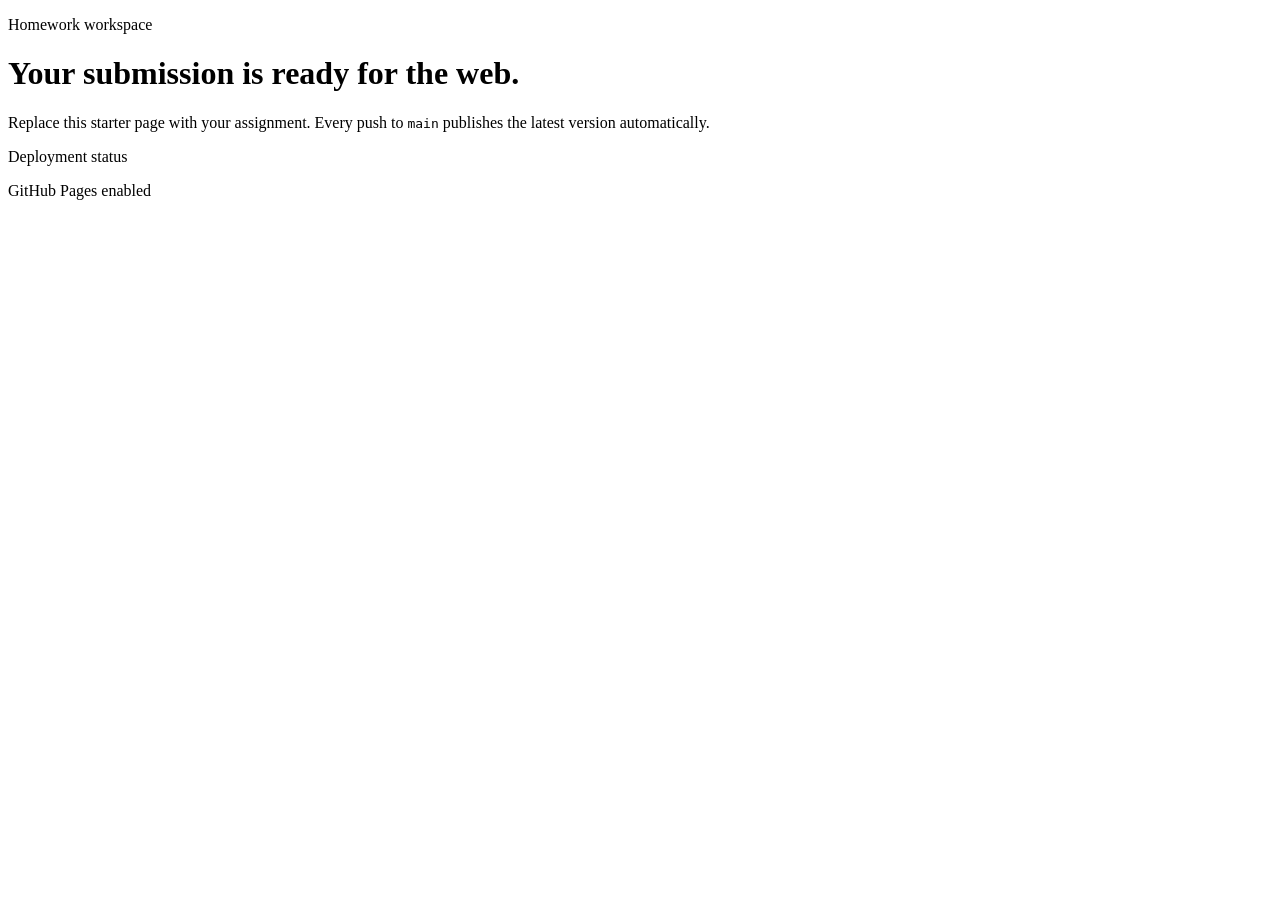
==== site/index.html @ ac7b7f5b "Add GitHub Pages web app" ====
<!doctype html>
<html lang="en">
  <head>
    <meta charset="UTF-8" />
    <meta name="viewport" content="width=device-width, initial-scale=1" />
    <meta name="description" content="Homework web app" />
    <title>Homework</title>
    <link rel="stylesheet" href="styles.css" />
  </head>
  <body>
    <main class="shell">
      <p class="eyebrow">Homework workspace</p>
      <h1>Your submission is ready for the web.</h1>
      <p class="lede">
        Replace this starter page with your assignment. Every push to
        <code>main</code> publishes the latest version automatically.
      </p>
      <section class="card" aria-labelledby="status-title">
        <div>
          <p class="label" id="status-title">Deployment status</p>
          <p class="status"><span aria-hidden="true"></span> GitHub Pages enabled</p>
        </div>
        <p id="updated" class="updated"></p>
      </section>
    </main>
    <script src="app.js"></script>
  </body>
</html>
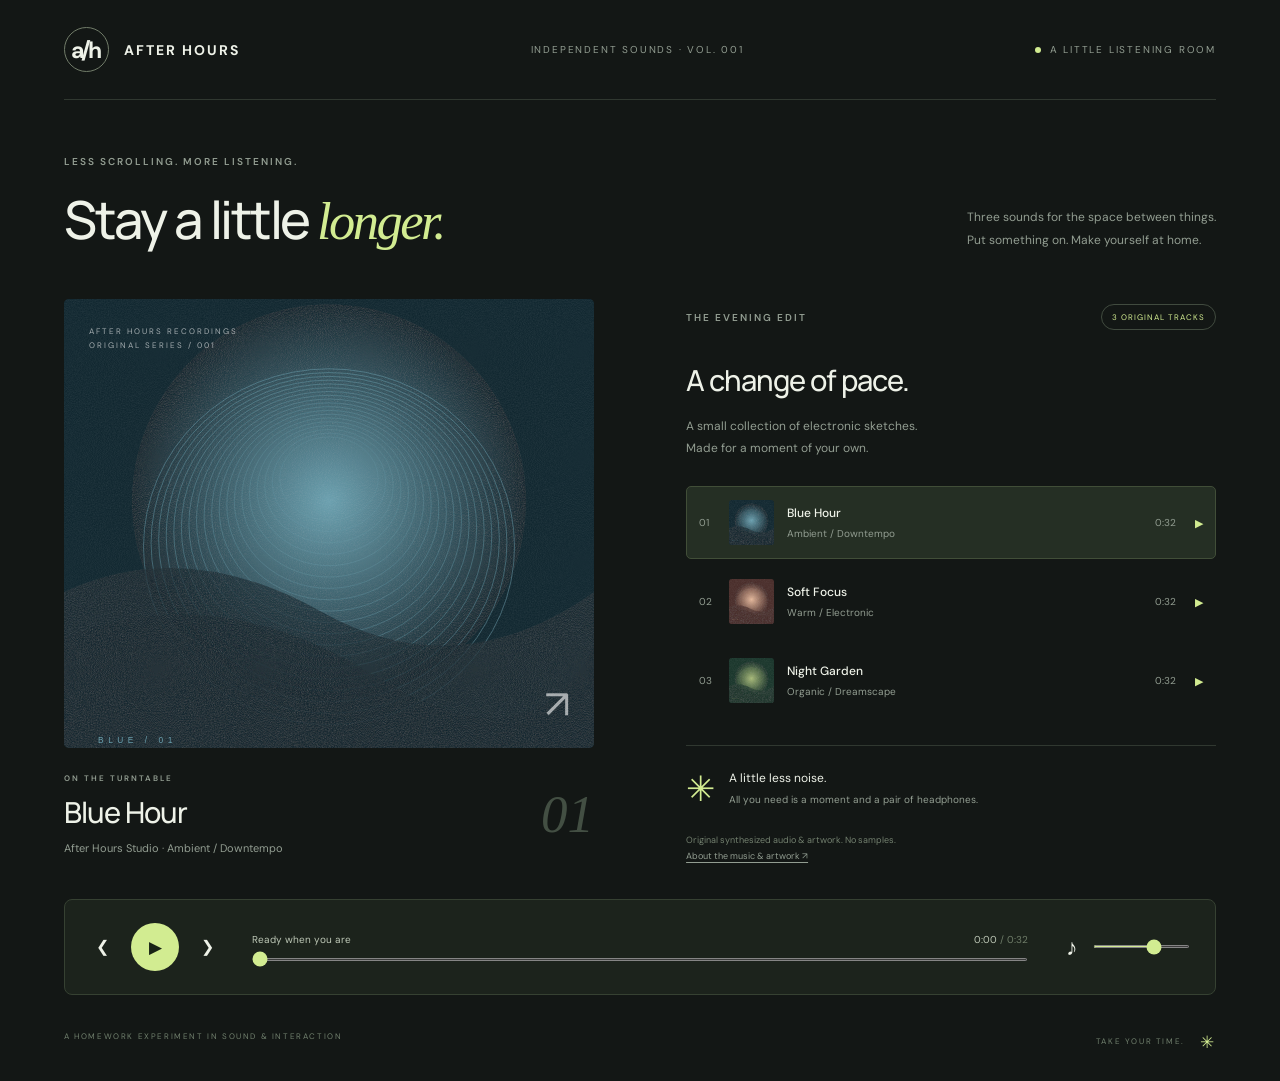
==== commit 713c389b: "Build After Hours music player with original audio and Pages deployment" ====
--- a/site/index.html
+++ b/site/index.html
@@ -1,28 +1,27 @@
 <!doctype html>
 <html lang="en">
-  <head>
-    <meta charset="UTF-8" />
-    <meta name="viewport" content="width=device-width, initial-scale=1" />
-    <meta name="description" content="Homework web app" />
-    <title>Homework</title>
-    <link rel="stylesheet" href="styles.css" />
-  </head>
-  <body>
-    <main class="shell">
-      <p class="eyebrow">Homework workspace</p>
-      <h1>Your submission is ready for the web.</h1>
-      <p class="lede">
-        Replace this starter page with your assignment. Every push to
-        <code>main</code> publishes the latest version automatically.
-      </p>
-      <section class="card" aria-labelledby="status-title">
-        <div>
-          <p class="label" id="status-title">Deployment status</p>
-          <p class="status"><span aria-hidden="true"></span> GitHub Pages enabled</p>
-        </div>
-        <p id="updated" class="updated"></p>
-      </section>
-    </main>
-    <script src="app.js"></script>
-  </body>
-</html>
+<head><meta charset="UTF-8"><meta name="viewport" content="width=device-width,initial-scale=1"><meta name="theme-color" content="#131715"><meta name="description" content="After Hours — three original electronic sketches for a slower evening."><title>After Hours — a little listening room</title><link rel="stylesheet" href="./styles.css"></head>
+<body>
+<header><a class="brand" href="./" aria-label="After Hours home"><span class="brand-mark">a/h</span> AFTER HOURS</a><span class="edition">INDEPENDENT SOUNDS · VOL. 001</span><span class="live"><i></i> A LITTLE LISTENING ROOM</span></header>
+<main>
+<section class="intro"><div><p class="eyebrow">LESS SCROLLING. MORE LISTENING.</p><h1>Stay a little <em>longer.</em></h1></div><p class="intro-copy">Three sounds for the space between things.<br>Put something on. Make yourself at home.</p></section>
+<div class="listening-room">
+<section class="record-panel" aria-label="Now playing">
+<div class="art-wrap"><img id="cover" src="./art/blue-hour.svg" alt="Blue Hour artwork: blue concentric circles over a dark landscape"><span class="art-label">AFTER HOURS RECORDINGS<br>ORIGINAL SERIES / 001</span><span class="art-corner">↗</span></div>
+<div class="track-heading"><div><p class="eyebrow">ON THE TURNTABLE</p><h2 id="title">Blue Hour</h2><p id="artist">After Hours Studio · Ambient / Downtempo</p></div><span id="track-number" class="track-number">01</span></div>
+</section>
+<section class="queue-panel" aria-labelledby="collection-title"><div class="collection-head"><span class="eyebrow">THE EVENING EDIT</span><span class="pill">3 ORIGINAL TRACKS</span></div><h2 id="collection-title">A change of pace.</h2><p class="collection-copy">A small collection of electronic sketches.<br>Made for a moment of your own.</p>
+<div class="track-list">
+<button class="track active" data-track="0" aria-label="Play Blue Hour" aria-pressed="true"><span class="row-number">01</span><img src="./art/blue-hour.svg" alt=""><span class="row-info"><strong>Blue Hour</strong><small>Ambient / Downtempo</small></span><span class="row-duration">0:32</span><span class="row-play">▶</span></button>
+<button class="track" data-track="1" aria-label="Play Soft Focus" aria-pressed="false"><span class="row-number">02</span><img src="./art/soft-focus.svg" alt=""><span class="row-info"><strong>Soft Focus</strong><small>Warm / Electronic</small></span><span class="row-duration">0:32</span><span class="row-play">▶</span></button>
+<button class="track" data-track="2" aria-label="Play Night Garden" aria-pressed="false"><span class="row-number">03</span><img src="./art/night-garden.svg" alt=""><span class="row-info"><strong>Night Garden</strong><small>Organic / Dreamscape</small></span><span class="row-duration">0:32</span><span class="row-play">▶</span></button>
+</div>
+<div class="note"><span class="note-icon">✳</span><p>A little less noise.<br><span>All you need is a moment and a pair of headphones.</span></p></div><p class="credits">Original synthesized audio & artwork. No samples.<br><a href="./CREDITS.md">About the music & artwork ↗</a></p>
+</section></div>
+<section class="player" aria-label="Playback controls">
+<div class="transport"><button id="previous" aria-label="Previous track" title="Previous track">❮</button><button id="play" class="play-button" aria-label="Play" title="Play / pause"><span id="play-icon">▶</span></button><button id="next" aria-label="Next track" title="Next track">❯</button></div>
+<div class="timeline"><div class="timeline-label"><span id="playback-status" role="status">Ready when you are</span><span><span id="elapsed">0:00</span> <span class="muted">/ 0:32</span></span></div><input id="seek" type="range" min="0" max="32" step="0.1" value="0" aria-label="Playback position"></div>
+<div class="volume"><button id="mute" aria-label="Mute" title="Mute">♪</button><input id="volume" type="range" min="0" max="1" step="0.01" value="0.65" aria-label="Volume"></div>
+</section>
+</main><footer><span>A HOMEWORK EXPERIMENT IN SOUND & INTERACTION</span><span>TAKE YOUR TIME. <span class="footer-star">✳</span></span></footer>
+<script src="./app.js"></script></body></html>
--- a/site/styles.css
+++ b/site/styles.css
@@ -0,0 +1,6 @@
+@import url('https://fonts.googleapis.com/css2?family=DM+Sans:wght@400;500;600;700&family=Manrope:wght@400;500;600;700;800&display=swap');
+:root{color-scheme:dark;--bg:#131715;--panel:#1b211d;--line:#303830;--muted:#929d91;--ink:#eef2e8;--accent:#d2ec91;font-family:"DM Sans",sans-serif;background:var(--bg);color:var(--ink)}
+*{box-sizing:border-box}body{margin:0}button,a,input{-webkit-tap-highlight-color:transparent}button{font:inherit;cursor:pointer}button:focus-visible,a:focus-visible,input:focus-visible{outline:2px solid var(--accent);outline-offset:6px}header{height:100px;margin:0 5%;display:flex;align-items:center;justify-content:space-between;border-bottom:1px solid var(--line);gap:20px}.brand{display:flex;align-items:center;gap:15px;color:var(--ink);text-decoration:none;font-size:14px;letter-spacing:2px;font-weight:700}.brand-mark{font-size:23px;letter-spacing:-3px;border:1px solid #717c69;border-radius:50%;width:45px;height:45px;display:grid;place-items:center;padding-right:3px}.edition,.live{font-size:10px;letter-spacing:1.8px;color:var(--muted)}.live{display:flex;align-items:center;gap:9px}.live i{height:6px;width:6px;background:var(--accent);border-radius:50%}main{max-width:1280px;margin:auto;padding:55px 5% 0}.intro{display:flex;align-items:end;justify-content:space-between;margin-bottom:44px;gap:25px}.eyebrow{font-size:10px;letter-spacing:2px;font-weight:600;color:var(--muted);margin:0 0 15px}h1{font-family:Manrope,sans-serif;font-size:clamp(32px,4.1vw,56px);font-weight:500;letter-spacing:-2.5px;margin:0}h1 em{font-family:Georgia,serif;color:var(--accent);font-weight:400}.intro-copy{font-size:12px;line-height:1.9;color:var(--muted);margin:0 0 3px}.listening-room{display:grid;grid-template-columns:1fr 1fr;gap:8%}.art-wrap{position:relative;overflow:hidden;border-radius:5px;aspect-ratio:1.18;background:#162930}.art-wrap>img{width:100%;height:100%;object-fit:cover}.art-label{position:absolute;top:25px;left:25px;line-height:1.8;font-size:8px;letter-spacing:2px;color:#fff9}.art-corner{position:absolute;right:25px;bottom:18px;font-size:40px;color:#fff9}.track-heading{display:flex;justify-content:space-between;align-items:center;padding-top:25px}.track-heading .eyebrow{font-size:8px;margin-bottom:9px}h2{font-family:Manrope,sans-serif;font-weight:500;letter-spacing:-1px;margin:0;font-size:29px}.track-heading p:last-child{font-size:11px;color:var(--muted);margin:9px 0 0}.track-number{font-family:Georgia,serif;font-style:italic;font-size:53px;color:#434f43}.collection-head{display:flex;justify-content:space-between;align-items:center;margin:5px 0 30px;gap:10px}.collection-head .eyebrow{margin:0}.pill{border:1px solid #414b3f;border-radius:30px;padding:7px 10px;font-size:8px;letter-spacing:1px;color:var(--accent)}.collection-copy{color:var(--muted);font-size:12px;line-height:1.8;margin:16px 0 27px}.track-list{display:grid;gap:6px}.track{display:flex;align-items:center;gap:13px;padding:13px 12px;border:1px solid transparent;background:transparent;border-radius:5px;text-align:left;color:var(--ink);width:100%;transition:background .2s}.track:hover{background:#242c24}.track.active{background:#252f24;border-color:#414e38}.row-number{font-size:10px;color:var(--muted);width:17px}.track img{height:45px;width:45px;object-fit:cover;border-radius:3px}.row-info{flex:1;display:grid;gap:6px}.row-info strong{font-size:12px;font-weight:500}.row-info small{color:var(--muted);font-size:10px}.row-duration{color:var(--muted);font-size:10px}.row-play{font-size:11px;color:var(--accent);margin-left:6px}.note{border-top:1px solid var(--line);margin-top:28px;padding-top:20px;display:flex;gap:14px;align-items:center}.note-icon{font-size:35px;color:var(--accent)}.note p{font-size:12px;line-height:1.8;margin:0}.note p span{font-size:10px;color:var(--muted)}.credits{font-size:9px;line-height:1.8;color:#73806f;margin:20px 0 0}.credits a{color:var(--muted);text-underline-offset:3px}.player{margin-top:34px;border:1px solid #364132;background:#1c231c;padding:23px 25px;border-radius:8px;display:flex;align-items:center;gap:32px}.transport{display:flex;align-items:center;gap:16px}button{color:var(--ink);border:0;background:transparent}.transport>button{height:30px;width:25px}.transport>.play-button{height:48px;width:48px;border-radius:50%;background:var(--accent);color:#192315;font-size:17px;display:grid;place-items:center}.play-button:hover{background:#e1f6b0}.timeline{flex:1}.timeline-label{display:flex;justify-content:space-between;font-size:10px;margin-bottom:12px;color:#bec8b7}.muted{color:#6f7d69}.volume{display:flex;align-items:center;gap:9px;width:130px}.volume button{font-size:23px;width:28px}input[type=range]{width:100%;height:3px;display:block;margin:0;accent-color:var(--accent);cursor:pointer}footer{margin:36px 5% 0;padding:0 0 28px;display:flex;justify-content:space-between;color:#71806e;font-size:8px;letter-spacing:1.6px}.footer-star{color:var(--accent);font-size:17px;vertical-align:middle;margin-left:12px}
+@media(min-width:1450px){main{padding-top:65px}.art-wrap{max-height:450px}}
+@media(max-width:760px){header{height:78px}.edition{display:none}.live{font-size:8px;letter-spacing:.7px}.brand{font-size:11px;gap:9px;letter-spacing:1px}main{padding-top:32px}.intro{display:block;margin-bottom:28px}h1{letter-spacing:-1.5px;font-size:38px}.intro-copy{margin-top:15px}.listening-room{grid-template-columns:1fr;gap:34px}.art-wrap{aspect-ratio:1.15}.collection-head{margin-bottom:22px}.player{gap:18px;flex-wrap:wrap;padding:19px 15px}.timeline{min-width:150px}.volume{margin-left:auto;width:100px}.transport{gap:7px}.transport>.play-button{height:42px;width:42px}footer{gap:24px;line-height:1.8;font-size:7px}.track{padding:13px}.credits{margin-top:14px}}
+@media(prefers-reduced-motion:reduce){*{transition:none!important}}
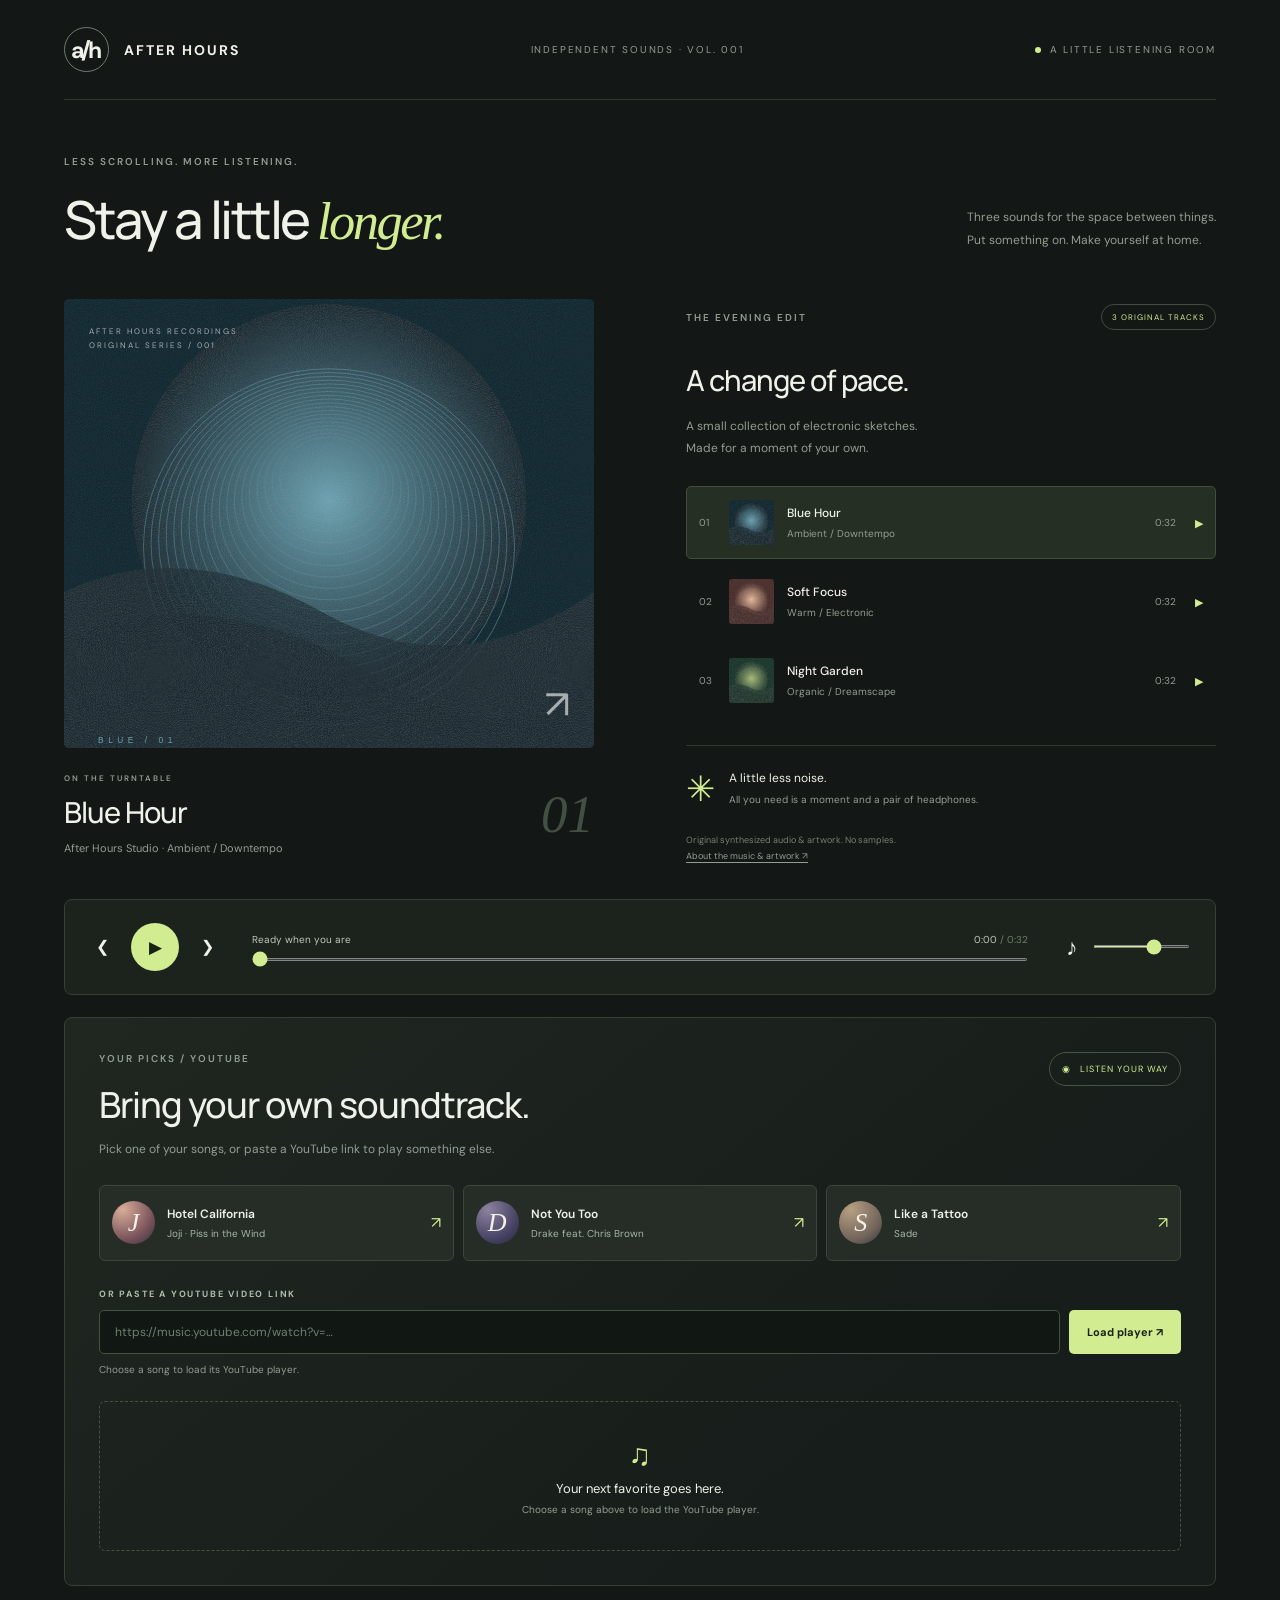
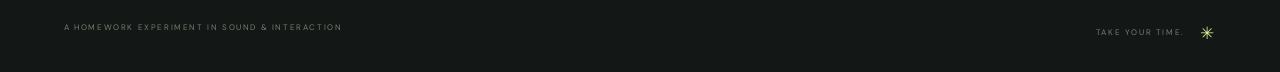
==== commit fb58a611: "Add YouTube listening picks to After Hours" ====
--- a/site/index.html
+++ b/site/index.html
@@ -23,5 +23,16 @@
 <div class="timeline"><div class="timeline-label"><span id="playback-status" role="status">Ready when you are</span><span><span id="elapsed">0:00</span> <span class="muted">/ 0:32</span></span></div><input id="seek" type="range" min="0" max="32" step="0.1" value="0" aria-label="Playback position"></div>
 <div class="volume"><button id="mute" aria-label="Mute" title="Mute">♪</button><input id="volume" type="range" min="0" max="1" step="0.01" value="0.65" aria-label="Volume"></div>
 </section>
+<section class="youtube-room" aria-labelledby="youtube-title">
+  <div class="youtube-intro"><div><p class="eyebrow">YOUR PICKS / YOUTUBE</p><h2 id="youtube-title">Bring your own soundtrack.</h2><p>Pick one of your songs, or paste a YouTube link to play something else.</p></div><span class="youtube-badge">◉ &nbsp; LISTEN YOUR WAY</span></div>
+  <div class="youtube-picks" role="group" aria-label="Your song picks">
+    <button class="youtube-pick" type="button" data-video="uFaShu5UZcs" data-label="Joji — Hotel California"><span class="pick-disc pick-joji" aria-hidden="true">J</span><span class="pick-copy"><strong>Hotel California</strong><small>Joji · Piss in the Wind</small></span><span class="pick-arrow" aria-hidden="true">↗</span></button>
+    <button class="youtube-pick" type="button" data-video="ZX_mvoY_Hg0" data-label="Drake — Not You Too"><span class="pick-disc pick-drake" aria-hidden="true">D</span><span class="pick-copy"><strong>Not You Too</strong><small>Drake feat. Chris Brown</small></span><span class="pick-arrow" aria-hidden="true">↗</span></button>
+    <button class="youtube-pick" type="button" data-video="oP4sBeV7llE" data-label="Sade — Like a Tattoo"><span class="pick-disc pick-sade" aria-hidden="true">S</span><span class="pick-copy"><strong>Like a Tattoo</strong><small>Sade</small></span><span class="pick-arrow" aria-hidden="true">↗</span></button>
+  </div>
+  <form id="youtube-form" class="youtube-form"><label for="youtube-url">OR PASTE A YOUTUBE VIDEO LINK</label><div class="youtube-entry"><input id="youtube-url" type="url" inputmode="url" placeholder="https://music.youtube.com/watch?v=…" autocomplete="url" required><button type="submit">Load player <span aria-hidden="true">↗</span></button></div><p id="youtube-feedback" class="youtube-feedback" role="status" aria-live="polite">Choose a song to load its YouTube player.</p></form>
+  <div id="youtube-display" class="youtube-display" hidden><div class="youtube-frame"><iframe id="youtube-frame" title="YouTube music player" loading="lazy" allow="accelerometer; autoplay; clipboard-write; encrypted-media; gyroscope; picture-in-picture; web-share" referrerpolicy="strict-origin-when-cross-origin" allowfullscreen></iframe></div><div class="youtube-foot"><span id="youtube-now">PLAYBACK CONTROLS ARE INSIDE THE YOUTUBE PLAYER</span><div><a id="youtube-open" href="https://www.youtube.com/" target="_blank" rel="noopener noreferrer">Open on YouTube ↗</a><button id="youtube-remove" type="button">Close player ×</button></div></div></div>
+  <div id="youtube-empty" class="youtube-empty"><span aria-hidden="true">♫</span><p>Your next favorite goes here.</p><small>Choose a song above to load the YouTube player.</small></div>
+</section>
 </main><footer><span>A HOMEWORK EXPERIMENT IN SOUND & INTERACTION</span><span>TAKE YOUR TIME. <span class="footer-star">✳</span></span></footer>
 <script src="./app.js"></script></body></html>
--- a/site/styles.css
+++ b/site/styles.css
@@ -4,3 +4,24 @@
 @media(min-width:1450px){main{padding-top:65px}.art-wrap{max-height:450px}}
 @media(max-width:760px){header{height:78px}.edition{display:none}.live{font-size:8px;letter-spacing:.7px}.brand{font-size:11px;gap:9px;letter-spacing:1px}main{padding-top:32px}.intro{display:block;margin-bottom:28px}h1{letter-spacing:-1.5px;font-size:38px}.intro-copy{margin-top:15px}.listening-room{grid-template-columns:1fr;gap:34px}.art-wrap{aspect-ratio:1.15}.collection-head{margin-bottom:22px}.player{gap:18px;flex-wrap:wrap;padding:19px 15px}.timeline{min-width:150px}.volume{margin-left:auto;width:100px}.transport{gap:7px}.transport>.play-button{height:42px;width:42px}footer{gap:24px;line-height:1.8;font-size:7px}.track{padding:13px}.credits{margin-top:14px}}
 @media(prefers-reduced-motion:reduce){*{transition:none!important}}
+
+[hidden]{display:none!important}
+.youtube-room{margin-top:22px;padding:34px;border:1px solid #364132;border-radius:8px;background:linear-gradient(140deg,#202720,#171d1a 70%)}
+.youtube-intro{display:flex;align-items:start;justify-content:space-between;gap:18px;margin-bottom:26px}
+.youtube-intro h2{font-size:clamp(24px,3vw,36px)}
+.youtube-intro p:last-child{color:var(--muted);font-size:12px;line-height:1.7;margin:10px 0 0}
+.youtube-badge{white-space:nowrap;border:1px solid #465540;border-radius:30px;color:var(--accent);padding:10px 12px;font-size:9px;letter-spacing:1px}
+.youtube-picks{display:grid;grid-template-columns:repeat(3,minmax(0,1fr));gap:9px}
+.youtube-pick{display:flex;align-items:center;gap:12px;min-width:0;min-height:76px;padding:12px;border:1px solid #3c473a;border-radius:6px;text-align:left;background:#252d26;transition:background .2s,border-color .2s,transform .2s}
+.youtube-pick:hover{background:#303b30;transform:translateY(-2px)}
+.youtube-pick.selected{background:#334231;border-color:var(--accent)}
+.pick-disc{flex:none;display:grid;place-items:center;width:43px;height:43px;border-radius:50%;font:italic 26px Georgia,serif;color:#f4f2e9}
+.pick-joji{background:radial-gradient(circle at 25% 20%,#d9ad98,#77515a 65%,#30333c)}
+.pick-drake{background:radial-gradient(circle at 28% 20%,#8b829e,#464263 65%,#252938)}
+.pick-sade{background:radial-gradient(circle at 28% 20%,#b6a081,#72645b 65%,#303637)}
+.pick-copy{display:grid;gap:5px;min-width:0}.pick-copy strong{font-size:12px;font-weight:600;white-space:nowrap;overflow:hidden;text-overflow:ellipsis}.pick-copy small{font-size:10px;color:#a8b5a5;white-space:nowrap;overflow:hidden;text-overflow:ellipsis}.pick-arrow{color:var(--accent);margin-left:auto}
+.youtube-form{margin-top:27px}.youtube-form label{display:block;margin-bottom:10px;font-size:9px;font-weight:700;letter-spacing:1.8px;color:#afbdab}
+.youtube-entry{display:flex;gap:9px}.youtube-entry input{min-width:0;flex:1;background:#111713;border:1px solid #445341;color:var(--ink);border-radius:5px;padding:13px 15px;font:12px "DM Sans",sans-serif}.youtube-entry input::placeholder{color:#70806d}.youtube-entry button{background:var(--accent);color:#192315;border-radius:5px;padding:0 18px;font-size:11px;font-weight:700;white-space:nowrap}.youtube-entry button:hover{background:#e1f6b0}.youtube-feedback{min-height:17px;margin:9px 0 0;color:var(--muted);font-size:10px}
+.youtube-display{margin-top:21px}.youtube-frame{aspect-ratio:16/9;max-width:860px;margin:auto;background:#0b0d0b;border:1px solid #465242;border-radius:6px;overflow:hidden}.youtube-frame iframe{display:block;width:100%;height:100%;border:0}.youtube-foot{display:flex;justify-content:space-between;align-items:center;gap:14px;margin-top:11px;color:var(--muted);font-size:9px;letter-spacing:.7px}.youtube-foot>div{display:flex;gap:17px;align-items:center;white-space:nowrap}.youtube-foot a,.youtube-foot button{color:var(--accent);font-size:10px;text-decoration:none}.youtube-foot a:hover,.youtube-foot button:hover{text-decoration:underline}
+.youtube-empty{border:1px dashed #45523f;border-radius:6px;min-height:150px;margin-top:21px;display:flex;flex-direction:column;align-items:center;justify-content:center;text-align:center;color:var(--muted)}.youtube-empty>span{font-size:30px;color:var(--accent)}.youtube-empty p{color:var(--ink);font-size:13px;margin:6px 0}.youtube-empty small{font-size:10px}
+@media(max-width:760px){.youtube-room{padding:23px 17px}.youtube-intro{display:block}.youtube-badge{display:inline-block;margin-top:15px}.youtube-picks{grid-template-columns:1fr}.youtube-pick{min-height:65px}.youtube-entry{flex-direction:column}.youtube-entry button{min-height:42px}.youtube-foot{align-items:start;flex-direction:column}.youtube-foot>div{justify-content:space-between;width:100%}}
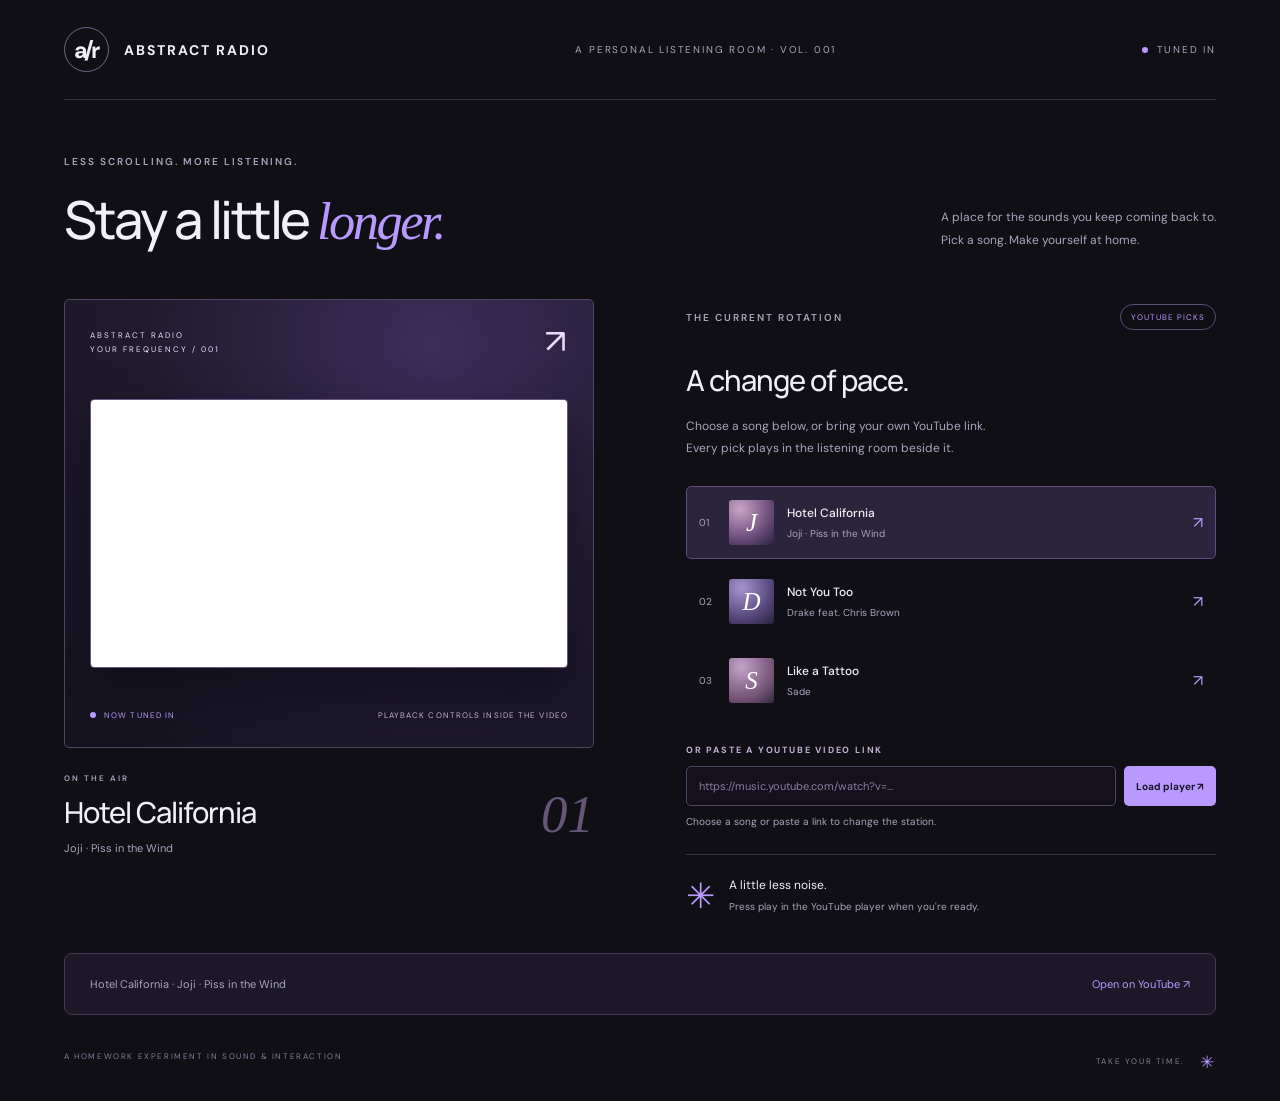
==== commit 9967dcc9: "Rename music site Abstract Radio and feature YouTube player" ====
--- a/site/index.html
+++ b/site/index.html
@@ -1,38 +1,51 @@
 <!doctype html>
 <html lang="en">
-<head><meta charset="UTF-8"><meta name="viewport" content="width=device-width,initial-scale=1"><meta name="theme-color" content="#131715"><meta name="description" content="After Hours — three original electronic sketches for a slower evening."><title>After Hours — a little listening room</title><link rel="stylesheet" href="./styles.css"></head>
+<head>
+  <meta charset="UTF-8">
+  <meta name="viewport" content="width=device-width,initial-scale=1">
+  <meta name="theme-color" content="#100f16">
+  <meta name="description" content="Abstract Radio — a listening room for your YouTube music picks.">
+  <title>Abstract Radio — a little listening room</title>
+  <link rel="stylesheet" href="./styles.css">
+</head>
 <body>
-<header><a class="brand" href="./" aria-label="After Hours home"><span class="brand-mark">a/h</span> AFTER HOURS</a><span class="edition">INDEPENDENT SOUNDS · VOL. 001</span><span class="live"><i></i> A LITTLE LISTENING ROOM</span></header>
-<main>
-<section class="intro"><div><p class="eyebrow">LESS SCROLLING. MORE LISTENING.</p><h1>Stay a little <em>longer.</em></h1></div><p class="intro-copy">Three sounds for the space between things.<br>Put something on. Make yourself at home.</p></section>
-<div class="listening-room">
-<section class="record-panel" aria-label="Now playing">
-<div class="art-wrap"><img id="cover" src="./art/blue-hour.svg" alt="Blue Hour artwork: blue concentric circles over a dark landscape"><span class="art-label">AFTER HOURS RECORDINGS<br>ORIGINAL SERIES / 001</span><span class="art-corner">↗</span></div>
-<div class="track-heading"><div><p class="eyebrow">ON THE TURNTABLE</p><h2 id="title">Blue Hour</h2><p id="artist">After Hours Studio · Ambient / Downtempo</p></div><span id="track-number" class="track-number">01</span></div>
-</section>
-<section class="queue-panel" aria-labelledby="collection-title"><div class="collection-head"><span class="eyebrow">THE EVENING EDIT</span><span class="pill">3 ORIGINAL TRACKS</span></div><h2 id="collection-title">A change of pace.</h2><p class="collection-copy">A small collection of electronic sketches.<br>Made for a moment of your own.</p>
-<div class="track-list">
-<button class="track active" data-track="0" aria-label="Play Blue Hour" aria-pressed="true"><span class="row-number">01</span><img src="./art/blue-hour.svg" alt=""><span class="row-info"><strong>Blue Hour</strong><small>Ambient / Downtempo</small></span><span class="row-duration">0:32</span><span class="row-play">▶</span></button>
-<button class="track" data-track="1" aria-label="Play Soft Focus" aria-pressed="false"><span class="row-number">02</span><img src="./art/soft-focus.svg" alt=""><span class="row-info"><strong>Soft Focus</strong><small>Warm / Electronic</small></span><span class="row-duration">0:32</span><span class="row-play">▶</span></button>
-<button class="track" data-track="2" aria-label="Play Night Garden" aria-pressed="false"><span class="row-number">03</span><img src="./art/night-garden.svg" alt=""><span class="row-info"><strong>Night Garden</strong><small>Organic / Dreamscape</small></span><span class="row-duration">0:32</span><span class="row-play">▶</span></button>
-</div>
-<div class="note"><span class="note-icon">✳</span><p>A little less noise.<br><span>All you need is a moment and a pair of headphones.</span></p></div><p class="credits">Original synthesized audio & artwork. No samples.<br><a href="./CREDITS.md">About the music & artwork ↗</a></p>
-</section></div>
-<section class="player" aria-label="Playback controls">
-<div class="transport"><button id="previous" aria-label="Previous track" title="Previous track">❮</button><button id="play" class="play-button" aria-label="Play" title="Play / pause"><span id="play-icon">▶</span></button><button id="next" aria-label="Next track" title="Next track">❯</button></div>
-<div class="timeline"><div class="timeline-label"><span id="playback-status" role="status">Ready when you are</span><span><span id="elapsed">0:00</span> <span class="muted">/ 0:32</span></span></div><input id="seek" type="range" min="0" max="32" step="0.1" value="0" aria-label="Playback position"></div>
-<div class="volume"><button id="mute" aria-label="Mute" title="Mute">♪</button><input id="volume" type="range" min="0" max="1" step="0.01" value="0.65" aria-label="Volume"></div>
-</section>
-<section class="youtube-room" aria-labelledby="youtube-title">
-  <div class="youtube-intro"><div><p class="eyebrow">YOUR PICKS / YOUTUBE</p><h2 id="youtube-title">Bring your own soundtrack.</h2><p>Pick one of your songs, or paste a YouTube link to play something else.</p></div><span class="youtube-badge">◉ &nbsp; LISTEN YOUR WAY</span></div>
-  <div class="youtube-picks" role="group" aria-label="Your song picks">
-    <button class="youtube-pick" type="button" data-video="uFaShu5UZcs" data-label="Joji — Hotel California"><span class="pick-disc pick-joji" aria-hidden="true">J</span><span class="pick-copy"><strong>Hotel California</strong><small>Joji · Piss in the Wind</small></span><span class="pick-arrow" aria-hidden="true">↗</span></button>
-    <button class="youtube-pick" type="button" data-video="ZX_mvoY_Hg0" data-label="Drake — Not You Too"><span class="pick-disc pick-drake" aria-hidden="true">D</span><span class="pick-copy"><strong>Not You Too</strong><small>Drake feat. Chris Brown</small></span><span class="pick-arrow" aria-hidden="true">↗</span></button>
-    <button class="youtube-pick" type="button" data-video="oP4sBeV7llE" data-label="Sade — Like a Tattoo"><span class="pick-disc pick-sade" aria-hidden="true">S</span><span class="pick-copy"><strong>Like a Tattoo</strong><small>Sade</small></span><span class="pick-arrow" aria-hidden="true">↗</span></button>
-  </div>
-  <form id="youtube-form" class="youtube-form"><label for="youtube-url">OR PASTE A YOUTUBE VIDEO LINK</label><div class="youtube-entry"><input id="youtube-url" type="url" inputmode="url" placeholder="https://music.youtube.com/watch?v=…" autocomplete="url" required><button type="submit">Load player <span aria-hidden="true">↗</span></button></div><p id="youtube-feedback" class="youtube-feedback" role="status" aria-live="polite">Choose a song to load its YouTube player.</p></form>
-  <div id="youtube-display" class="youtube-display" hidden><div class="youtube-frame"><iframe id="youtube-frame" title="YouTube music player" loading="lazy" allow="accelerometer; autoplay; clipboard-write; encrypted-media; gyroscope; picture-in-picture; web-share" referrerpolicy="strict-origin-when-cross-origin" allowfullscreen></iframe></div><div class="youtube-foot"><span id="youtube-now">PLAYBACK CONTROLS ARE INSIDE THE YOUTUBE PLAYER</span><div><a id="youtube-open" href="https://www.youtube.com/" target="_blank" rel="noopener noreferrer">Open on YouTube ↗</a><button id="youtube-remove" type="button">Close player ×</button></div></div></div>
-  <div id="youtube-empty" class="youtube-empty"><span aria-hidden="true">♫</span><p>Your next favorite goes here.</p><small>Choose a song above to load the YouTube player.</small></div>
-</section>
-</main><footer><span>A HOMEWORK EXPERIMENT IN SOUND & INTERACTION</span><span>TAKE YOUR TIME. <span class="footer-star">✳</span></span></footer>
-<script src="./app.js"></script></body></html>
+  <header>
+    <a class="brand" href="./" aria-label="Abstract Radio home"><span class="brand-mark">a/r</span> ABSTRACT RADIO</a>
+    <span class="edition">A PERSONAL LISTENING ROOM · VOL. 001</span>
+    <span class="live"><i></i> TUNED IN</span>
+  </header>
+  <main>
+    <section class="intro">
+      <div><p class="eyebrow">LESS SCROLLING. MORE LISTENING.</p><h1>Stay a little <em>longer.</em></h1></div>
+      <p class="intro-copy">A place for the sounds you keep coming back to.<br>Pick a song. Make yourself at home.</p>
+    </section>
+
+    <div class="listening-room">
+      <section class="record-panel" aria-label="YouTube music player">
+        <div class="player-shell">
+          <div class="player-top"><span>ABSTRACT RADIO<br>YOUR FREQUENCY / 001</span><span aria-hidden="true">↗</span></div>
+          <div class="youtube-frame"><iframe id="youtube-frame" title="YouTube music player" loading="eager" allow="accelerometer; autoplay; clipboard-write; encrypted-media; gyroscope; picture-in-picture; web-share" referrerpolicy="strict-origin-when-cross-origin" allowfullscreen></iframe></div>
+          <div class="player-bottom"><span class="signal"><i></i> NOW TUNED IN</span><span>PLAYBACK CONTROLS INSIDE THE VIDEO</span></div>
+        </div>
+        <div class="track-heading"><div><p class="eyebrow">ON THE AIR</p><h2 id="youtube-title">Hotel California</h2><p id="youtube-artist">Joji · Piss in the Wind</p></div><span class="track-number">01</span></div>
+      </section>
+
+      <section class="queue-panel" aria-labelledby="collection-title">
+        <div class="collection-head"><span class="eyebrow">THE CURRENT ROTATION</span><span class="pill">YOUTUBE PICKS</span></div>
+        <h2 id="collection-title">A change of pace.</h2>
+        <p class="collection-copy">Choose a song below, or bring your own YouTube link.<br>Every pick plays in the listening room beside it.</p>
+        <div class="youtube-picks" role="group" aria-label="Featured song picks">
+          <button class="youtube-pick selected" type="button" data-video="uFaShu5UZcs" data-title="Hotel California" data-artist="Joji · Piss in the Wind" aria-pressed="true"><span class="row-number">01</span><span class="pick-disc pick-joji" aria-hidden="true">J</span><span class="pick-copy"><strong>Hotel California</strong><small>Joji · Piss in the Wind</small></span><span class="row-play" aria-hidden="true">↗</span></button>
+          <button class="youtube-pick" type="button" data-video="ZX_mvoY_Hg0" data-title="Not You Too" data-artist="Drake feat. Chris Brown" aria-pressed="false"><span class="row-number">02</span><span class="pick-disc pick-drake" aria-hidden="true">D</span><span class="pick-copy"><strong>Not You Too</strong><small>Drake feat. Chris Brown</small></span><span class="row-play" aria-hidden="true">↗</span></button>
+          <button class="youtube-pick" type="button" data-video="oP4sBeV7llE" data-title="Like a Tattoo" data-artist="Sade" aria-pressed="false"><span class="row-number">03</span><span class="pick-disc pick-sade" aria-hidden="true">S</span><span class="pick-copy"><strong>Like a Tattoo</strong><small>Sade</small></span><span class="row-play" aria-hidden="true">↗</span></button>
+        </div>
+        <form id="youtube-form" class="youtube-form"><label for="youtube-url">OR PASTE A YOUTUBE VIDEO LINK</label><div class="youtube-entry"><input id="youtube-url" type="url" inputmode="url" placeholder="https://music.youtube.com/watch?v=…" autocomplete="url" required><button type="submit">Load player <span aria-hidden="true">↗</span></button></div><p id="youtube-feedback" class="youtube-feedback" role="status" aria-live="polite">Choose a song or paste a link to change the station.</p></form>
+        <div class="note"><span class="note-icon">✳</span><p>A little less noise.<br><span>Press play in the YouTube player when you're ready.</span></p></div>
+      </section>
+    </div>
+    <div class="player-link"><span id="youtube-now">Hotel California · Joji</span><a id="youtube-open" href="https://www.youtube.com/watch?v=uFaShu5UZcs" target="_blank" rel="noopener noreferrer">Open on YouTube ↗</a></div>
+  </main>
+  <footer><span>A HOMEWORK EXPERIMENT IN SOUND & INTERACTION</span><span>TAKE YOUR TIME. <span class="footer-star">✳</span></span></footer>
+  <script src="./app.js"></script>
+</body>
+</html>
--- a/site/styles.css
+++ b/site/styles.css
@@ -1,27 +1,14 @@
 @import url('https://fonts.googleapis.com/css2?family=DM+Sans:wght@400;500;600;700&family=Manrope:wght@400;500;600;700;800&display=swap');
-:root{color-scheme:dark;--bg:#131715;--panel:#1b211d;--line:#303830;--muted:#929d91;--ink:#eef2e8;--accent:#d2ec91;font-family:"DM Sans",sans-serif;background:var(--bg);color:var(--ink)}
-*{box-sizing:border-box}body{margin:0}button,a,input{-webkit-tap-highlight-color:transparent}button{font:inherit;cursor:pointer}button:focus-visible,a:focus-visible,input:focus-visible{outline:2px solid var(--accent);outline-offset:6px}header{height:100px;margin:0 5%;display:flex;align-items:center;justify-content:space-between;border-bottom:1px solid var(--line);gap:20px}.brand{display:flex;align-items:center;gap:15px;color:var(--ink);text-decoration:none;font-size:14px;letter-spacing:2px;font-weight:700}.brand-mark{font-size:23px;letter-spacing:-3px;border:1px solid #717c69;border-radius:50%;width:45px;height:45px;display:grid;place-items:center;padding-right:3px}.edition,.live{font-size:10px;letter-spacing:1.8px;color:var(--muted)}.live{display:flex;align-items:center;gap:9px}.live i{height:6px;width:6px;background:var(--accent);border-radius:50%}main{max-width:1280px;margin:auto;padding:55px 5% 0}.intro{display:flex;align-items:end;justify-content:space-between;margin-bottom:44px;gap:25px}.eyebrow{font-size:10px;letter-spacing:2px;font-weight:600;color:var(--muted);margin:0 0 15px}h1{font-family:Manrope,sans-serif;font-size:clamp(32px,4.1vw,56px);font-weight:500;letter-spacing:-2.5px;margin:0}h1 em{font-family:Georgia,serif;color:var(--accent);font-weight:400}.intro-copy{font-size:12px;line-height:1.9;color:var(--muted);margin:0 0 3px}.listening-room{display:grid;grid-template-columns:1fr 1fr;gap:8%}.art-wrap{position:relative;overflow:hidden;border-radius:5px;aspect-ratio:1.18;background:#162930}.art-wrap>img{width:100%;height:100%;object-fit:cover}.art-label{position:absolute;top:25px;left:25px;line-height:1.8;font-size:8px;letter-spacing:2px;color:#fff9}.art-corner{position:absolute;right:25px;bottom:18px;font-size:40px;color:#fff9}.track-heading{display:flex;justify-content:space-between;align-items:center;padding-top:25px}.track-heading .eyebrow{font-size:8px;margin-bottom:9px}h2{font-family:Manrope,sans-serif;font-weight:500;letter-spacing:-1px;margin:0;font-size:29px}.track-heading p:last-child{font-size:11px;color:var(--muted);margin:9px 0 0}.track-number{font-family:Georgia,serif;font-style:italic;font-size:53px;color:#434f43}.collection-head{display:flex;justify-content:space-between;align-items:center;margin:5px 0 30px;gap:10px}.collection-head .eyebrow{margin:0}.pill{border:1px solid #414b3f;border-radius:30px;padding:7px 10px;font-size:8px;letter-spacing:1px;color:var(--accent)}.collection-copy{color:var(--muted);font-size:12px;line-height:1.8;margin:16px 0 27px}.track-list{display:grid;gap:6px}.track{display:flex;align-items:center;gap:13px;padding:13px 12px;border:1px solid transparent;background:transparent;border-radius:5px;text-align:left;color:var(--ink);width:100%;transition:background .2s}.track:hover{background:#242c24}.track.active{background:#252f24;border-color:#414e38}.row-number{font-size:10px;color:var(--muted);width:17px}.track img{height:45px;width:45px;object-fit:cover;border-radius:3px}.row-info{flex:1;display:grid;gap:6px}.row-info strong{font-size:12px;font-weight:500}.row-info small{color:var(--muted);font-size:10px}.row-duration{color:var(--muted);font-size:10px}.row-play{font-size:11px;color:var(--accent);margin-left:6px}.note{border-top:1px solid var(--line);margin-top:28px;padding-top:20px;display:flex;gap:14px;align-items:center}.note-icon{font-size:35px;color:var(--accent)}.note p{font-size:12px;line-height:1.8;margin:0}.note p span{font-size:10px;color:var(--muted)}.credits{font-size:9px;line-height:1.8;color:#73806f;margin:20px 0 0}.credits a{color:var(--muted);text-underline-offset:3px}.player{margin-top:34px;border:1px solid #364132;background:#1c231c;padding:23px 25px;border-radius:8px;display:flex;align-items:center;gap:32px}.transport{display:flex;align-items:center;gap:16px}button{color:var(--ink);border:0;background:transparent}.transport>button{height:30px;width:25px}.transport>.play-button{height:48px;width:48px;border-radius:50%;background:var(--accent);color:#192315;font-size:17px;display:grid;place-items:center}.play-button:hover{background:#e1f6b0}.timeline{flex:1}.timeline-label{display:flex;justify-content:space-between;font-size:10px;margin-bottom:12px;color:#bec8b7}.muted{color:#6f7d69}.volume{display:flex;align-items:center;gap:9px;width:130px}.volume button{font-size:23px;width:28px}input[type=range]{width:100%;height:3px;display:block;margin:0;accent-color:var(--accent);cursor:pointer}footer{margin:36px 5% 0;padding:0 0 28px;display:flex;justify-content:space-between;color:#71806e;font-size:8px;letter-spacing:1.6px}.footer-star{color:var(--accent);font-size:17px;vertical-align:middle;margin-left:12px}
-@media(min-width:1450px){main{padding-top:65px}.art-wrap{max-height:450px}}
-@media(max-width:760px){header{height:78px}.edition{display:none}.live{font-size:8px;letter-spacing:.7px}.brand{font-size:11px;gap:9px;letter-spacing:1px}main{padding-top:32px}.intro{display:block;margin-bottom:28px}h1{letter-spacing:-1.5px;font-size:38px}.intro-copy{margin-top:15px}.listening-room{grid-template-columns:1fr;gap:34px}.art-wrap{aspect-ratio:1.15}.collection-head{margin-bottom:22px}.player{gap:18px;flex-wrap:wrap;padding:19px 15px}.timeline{min-width:150px}.volume{margin-left:auto;width:100px}.transport{gap:7px}.transport>.play-button{height:42px;width:42px}footer{gap:24px;line-height:1.8;font-size:7px}.track{padding:13px}.credits{margin-top:14px}}
+:root{color-scheme:dark;--bg:#100f16;--panel:#1b1926;--line:#373245;--muted:#aaa4bc;--ink:#f2eff8;--accent:#b89aff;font-family:"DM Sans",sans-serif;background:var(--bg);color:var(--ink)}
+*{box-sizing:border-box}body{margin:0}button,a,input{-webkit-tap-highlight-color:transparent}button{font:inherit;cursor:pointer}button:focus-visible,a:focus-visible,input:focus-visible{outline:2px solid var(--accent);outline-offset:4px}
+header{height:100px;margin:0 5%;display:flex;align-items:center;justify-content:space-between;border-bottom:1px solid var(--line);gap:20px}.brand{display:flex;align-items:center;gap:15px;color:var(--ink);text-decoration:none;font-size:14px;letter-spacing:2px;font-weight:700}.brand-mark{font-size:23px;letter-spacing:-3px;border:1px solid #716582;border-radius:50%;width:45px;height:45px;display:grid;place-items:center;padding-right:3px}.edition,.live{font-size:10px;letter-spacing:1.8px;color:var(--muted)}.live{display:flex;align-items:center;gap:9px}.live i,.signal i{height:6px;width:6px;background:var(--accent);border-radius:50%;display:inline-block}
+main{max-width:1280px;margin:auto;padding:55px 5% 0}.intro{display:flex;align-items:end;justify-content:space-between;margin-bottom:44px;gap:25px}.eyebrow{font-size:10px;letter-spacing:2px;font-weight:600;color:var(--muted);margin:0 0 15px}h1{font-family:Manrope,sans-serif;font-size:clamp(32px,4.1vw,56px);font-weight:500;letter-spacing:-2.5px;margin:0}h1 em{font-family:Georgia,serif;color:var(--accent);font-weight:400}.intro-copy{font-size:12px;line-height:1.9;color:var(--muted);margin:0 0 3px}.listening-room{display:grid;grid-template-columns:1fr 1fr;gap:8%;align-items:start}
+.player-shell{position:relative;overflow:hidden;border:1px solid #514461;border-radius:5px;aspect-ratio:1.18;background:radial-gradient(circle at 70% 10%,#3c2d59,#211b30 52%,#14131e);padding:25px;display:flex;flex-direction:column;justify-content:space-between}.player-top,.player-bottom{display:flex;justify-content:space-between;align-items:center;gap:12px;line-height:1.8;font-size:8px;letter-spacing:2px;color:#e9ddff}.player-top>span:last-child{font-size:34px;line-height:1}.player-bottom{color:#c2b2d8;letter-spacing:1.1px}.signal{display:inline-flex;align-items:center;gap:8px;color:var(--accent)}.youtube-frame{width:100%;aspect-ratio:16/9;border:1px solid #685780;border-radius:4px;overflow:hidden;background:#09080d;box-shadow:0 24px 50px #09071088}.youtube-frame iframe{display:block;width:100%;height:100%;border:0}
+.track-heading{display:flex;justify-content:space-between;align-items:center;padding-top:25px;gap:12px}.track-heading .eyebrow{font-size:8px;margin-bottom:9px}h2{font-family:Manrope,sans-serif;font-weight:500;letter-spacing:-1px;margin:0;font-size:29px}.track-heading p:last-child{font-size:11px;color:var(--muted);margin:9px 0 0}.track-number{font-family:Georgia,serif;font-style:italic;font-size:53px;color:#655577;flex:none}.collection-head{display:flex;justify-content:space-between;align-items:center;margin:5px 0 30px;gap:10px}.collection-head .eyebrow{margin:0}.pill{border:1px solid #5b4c73;border-radius:30px;padding:7px 10px;font-size:8px;letter-spacing:1px;color:var(--accent)}.collection-copy{color:var(--muted);font-size:12px;line-height:1.8;margin:16px 0 27px}
+.youtube-picks{display:grid;gap:6px}.youtube-pick{display:flex;align-items:center;gap:13px;padding:13px 12px;border:1px solid transparent;background:transparent;border-radius:5px;text-align:left;color:var(--ink);width:100%;transition:background .2s,border-color .2s}.youtube-pick:hover{background:#272235}.youtube-pick.selected{background:#2c243c;border-color:#604b80}.row-number{font-size:10px;color:var(--muted);width:17px;flex:none}.pick-disc{height:45px;width:45px;border-radius:3px;display:grid;place-items:center;flex:none;font:italic 25px Georgia,serif;color:#fff}.pick-joji{background:radial-gradient(circle at 25% 20%,#c9a5c8,#654774 65%,#28223b)}.pick-drake{background:radial-gradient(circle at 28% 20%,#a694d2,#514375 65%,#272137)}.pick-sade{background:radial-gradient(circle at 28% 20%,#c4a2ca,#765478 65%,#33273f)}.pick-copy{flex:1;display:grid;gap:6px;min-width:0}.pick-copy strong{font-size:12px;font-weight:500;white-space:nowrap;overflow:hidden;text-overflow:ellipsis}.pick-copy small{color:var(--muted);font-size:10px;white-space:nowrap;overflow:hidden;text-overflow:ellipsis}.row-play{font-size:16px;color:var(--accent);margin-left:6px}
+.youtube-form{margin-top:27px}.youtube-form label{display:block;margin-bottom:10px;font-size:9px;font-weight:700;letter-spacing:1.8px;color:#c0b0d5}.youtube-entry{display:flex;gap:8px}.youtube-entry input{min-width:0;flex:1;background:#14111d;border:1px solid #514362;color:var(--ink);border-radius:5px;padding:12px;font:11px "DM Sans",sans-serif}.youtube-entry input::placeholder{color:#8a7e9c}.youtube-entry button{background:var(--accent);color:#1a1228;border:0;border-radius:5px;padding:0 12px;font-size:10px;font-weight:700;white-space:nowrap}.youtube-entry button:hover{background:#cbb5ff}.youtube-feedback{min-height:17px;margin:9px 0 0;color:var(--muted);font-size:10px}.note{border-top:1px solid var(--line);margin-top:22px;padding-top:18px;display:flex;gap:14px;align-items:center}.note-icon{font-size:35px;color:var(--accent)}.note p{font-size:12px;line-height:1.8;margin:0}.note p span{font-size:10px;color:var(--muted)}
+.player-link{margin-top:34px;border:1px solid #443750;background:#1c1828;padding:23px 25px;border-radius:8px;display:flex;align-items:center;justify-content:space-between;gap:16px;font-size:11px;color:var(--muted)}.player-link a{color:var(--accent);text-decoration:none;white-space:nowrap}.player-link a:hover{text-decoration:underline}footer{margin:36px 5% 0;padding:0 0 28px;display:flex;justify-content:space-between;color:#877d98;font-size:8px;letter-spacing:1.6px}.footer-star{color:var(--accent);font-size:17px;vertical-align:middle;margin-left:12px}
+@media(min-width:1450px){main{padding-top:65px}.player-shell{max-height:450px}}
+@media(max-width:760px){header{height:78px}.edition{display:none}.live{font-size:8px;letter-spacing:.7px}.brand{font-size:11px;gap:9px;letter-spacing:1px}main{padding-top:32px}.intro{display:block;margin-bottom:28px}h1{letter-spacing:-1.5px;font-size:38px}.intro-copy{margin-top:15px}.listening-room{grid-template-columns:1fr;gap:34px}.player-shell{aspect-ratio:1.15;padding:15px}.player-top,.player-bottom{font-size:7px;letter-spacing:1px}.youtube-frame{width:100%}.collection-head{margin-bottom:22px}.youtube-pick{padding:13px}.player-link{padding:18px 15px;flex-wrap:wrap}footer{gap:24px;line-height:1.8;font-size:7px}}
+@media(max-width:380px){.player-bottom>span:last-child{display:none}.youtube-entry{flex-direction:column}.youtube-entry button{min-height:40px}}
 @media(prefers-reduced-motion:reduce){*{transition:none!important}}
-
-[hidden]{display:none!important}
-.youtube-room{margin-top:22px;padding:34px;border:1px solid #364132;border-radius:8px;background:linear-gradient(140deg,#202720,#171d1a 70%)}
-.youtube-intro{display:flex;align-items:start;justify-content:space-between;gap:18px;margin-bottom:26px}
-.youtube-intro h2{font-size:clamp(24px,3vw,36px)}
-.youtube-intro p:last-child{color:var(--muted);font-size:12px;line-height:1.7;margin:10px 0 0}
-.youtube-badge{white-space:nowrap;border:1px solid #465540;border-radius:30px;color:var(--accent);padding:10px 12px;font-size:9px;letter-spacing:1px}
-.youtube-picks{display:grid;grid-template-columns:repeat(3,minmax(0,1fr));gap:9px}
-.youtube-pick{display:flex;align-items:center;gap:12px;min-width:0;min-height:76px;padding:12px;border:1px solid #3c473a;border-radius:6px;text-align:left;background:#252d26;transition:background .2s,border-color .2s,transform .2s}
-.youtube-pick:hover{background:#303b30;transform:translateY(-2px)}
-.youtube-pick.selected{background:#334231;border-color:var(--accent)}
-.pick-disc{flex:none;display:grid;place-items:center;width:43px;height:43px;border-radius:50%;font:italic 26px Georgia,serif;color:#f4f2e9}
-.pick-joji{background:radial-gradient(circle at 25% 20%,#d9ad98,#77515a 65%,#30333c)}
-.pick-drake{background:radial-gradient(circle at 28% 20%,#8b829e,#464263 65%,#252938)}
-.pick-sade{background:radial-gradient(circle at 28% 20%,#b6a081,#72645b 65%,#303637)}
-.pick-copy{display:grid;gap:5px;min-width:0}.pick-copy strong{font-size:12px;font-weight:600;white-space:nowrap;overflow:hidden;text-overflow:ellipsis}.pick-copy small{font-size:10px;color:#a8b5a5;white-space:nowrap;overflow:hidden;text-overflow:ellipsis}.pick-arrow{color:var(--accent);margin-left:auto}
-.youtube-form{margin-top:27px}.youtube-form label{display:block;margin-bottom:10px;font-size:9px;font-weight:700;letter-spacing:1.8px;color:#afbdab}
-.youtube-entry{display:flex;gap:9px}.youtube-entry input{min-width:0;flex:1;background:#111713;border:1px solid #445341;color:var(--ink);border-radius:5px;padding:13px 15px;font:12px "DM Sans",sans-serif}.youtube-entry input::placeholder{color:#70806d}.youtube-entry button{background:var(--accent);color:#192315;border-radius:5px;padding:0 18px;font-size:11px;font-weight:700;white-space:nowrap}.youtube-entry button:hover{background:#e1f6b0}.youtube-feedback{min-height:17px;margin:9px 0 0;color:var(--muted);font-size:10px}
-.youtube-display{margin-top:21px}.youtube-frame{aspect-ratio:16/9;max-width:860px;margin:auto;background:#0b0d0b;border:1px solid #465242;border-radius:6px;overflow:hidden}.youtube-frame iframe{display:block;width:100%;height:100%;border:0}.youtube-foot{display:flex;justify-content:space-between;align-items:center;gap:14px;margin-top:11px;color:var(--muted);font-size:9px;letter-spacing:.7px}.youtube-foot>div{display:flex;gap:17px;align-items:center;white-space:nowrap}.youtube-foot a,.youtube-foot button{color:var(--accent);font-size:10px;text-decoration:none}.youtube-foot a:hover,.youtube-foot button:hover{text-decoration:underline}
-.youtube-empty{border:1px dashed #45523f;border-radius:6px;min-height:150px;margin-top:21px;display:flex;flex-direction:column;align-items:center;justify-content:center;text-align:center;color:var(--muted)}.youtube-empty>span{font-size:30px;color:var(--accent)}.youtube-empty p{color:var(--ink);font-size:13px;margin:6px 0}.youtube-empty small{font-size:10px}
-@media(max-width:760px){.youtube-room{padding:23px 17px}.youtube-intro{display:block}.youtube-badge{display:inline-block;margin-top:15px}.youtube-picks{grid-template-columns:1fr}.youtube-pick{min-height:65px}.youtube-entry{flex-direction:column}.youtube-entry button{min-height:42px}.youtube-foot{align-items:start;flex-direction:column}.youtube-foot>div{justify-content:space-between;width:100%}}
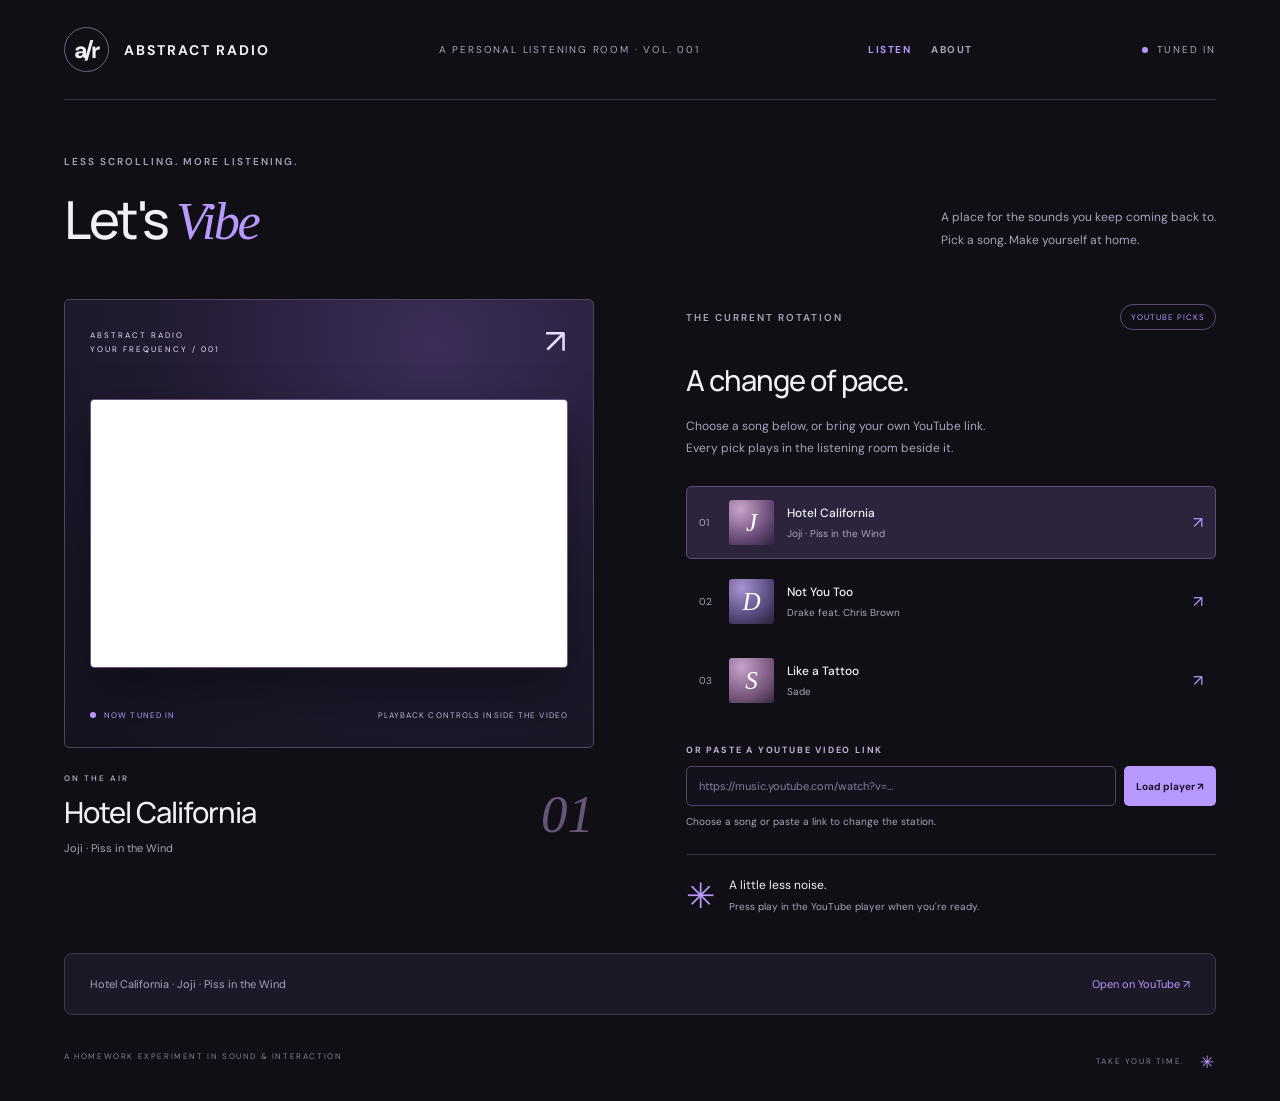
==== commit b354b1f5: "Add Jenzi About page and update homepage motto" ====
--- a/site/index.html
+++ b/site/index.html
@@ -12,11 +12,12 @@
   <header>
     <a class="brand" href="./" aria-label="Abstract Radio home"><span class="brand-mark">a/r</span> ABSTRACT RADIO</a>
     <span class="edition">A PERSONAL LISTENING ROOM · VOL. 001</span>
+    <nav class="site-nav" aria-label="Main navigation"><a href="./" aria-current="page">LISTEN</a><a href="./about.html">ABOUT</a></nav>
     <span class="live"><i></i> TUNED IN</span>
   </header>
   <main>
     <section class="intro">
-      <div><p class="eyebrow">LESS SCROLLING. MORE LISTENING.</p><h1>Stay a little <em>longer.</em></h1></div>
+      <div><p class="eyebrow">LESS SCROLLING. MORE LISTENING.</p><h1>Let's <em>Vibe</em></h1></div>
       <p class="intro-copy">A place for the sounds you keep coming back to.<br>Pick a song. Make yourself at home.</p>
     </section>
 
--- a/site/styles.css
+++ b/site/styles.css
@@ -12,3 +12,7 @@
 @media(max-width:760px){header{height:78px}.edition{display:none}.live{font-size:8px;letter-spacing:.7px}.brand{font-size:11px;gap:9px;letter-spacing:1px}main{padding-top:32px}.intro{display:block;margin-bottom:28px}h1{letter-spacing:-1.5px;font-size:38px}.intro-copy{margin-top:15px}.listening-room{grid-template-columns:1fr;gap:34px}.player-shell{aspect-ratio:1.15;padding:15px}.player-top,.player-bottom{font-size:7px;letter-spacing:1px}.youtube-frame{width:100%}.collection-head{margin-bottom:22px}.youtube-pick{padding:13px}.player-link{padding:18px 15px;flex-wrap:wrap}footer{gap:24px;line-height:1.8;font-size:7px}}
 @media(max-width:380px){.player-bottom>span:last-child{display:none}.youtube-entry{flex-direction:column}.youtube-entry button{min-height:40px}}
 @media(prefers-reduced-motion:reduce){*{transition:none!important}}
+
+.site-nav{display:flex;align-items:center;gap:20px;white-space:nowrap}.site-nav a{color:var(--muted);text-decoration:none;font-size:10px;font-weight:700;letter-spacing:1.5px;transition:color .2s}.site-nav a:hover,.site-nav a[aria-current="page"]{color:var(--accent)}
+@media(max-width:900px){.edition{display:none}}
+@media(max-width:760px){header{gap:10px}.site-nav{gap:12px}.site-nav a{font-size:9px;letter-spacing:.8px}.live{display:none}}
